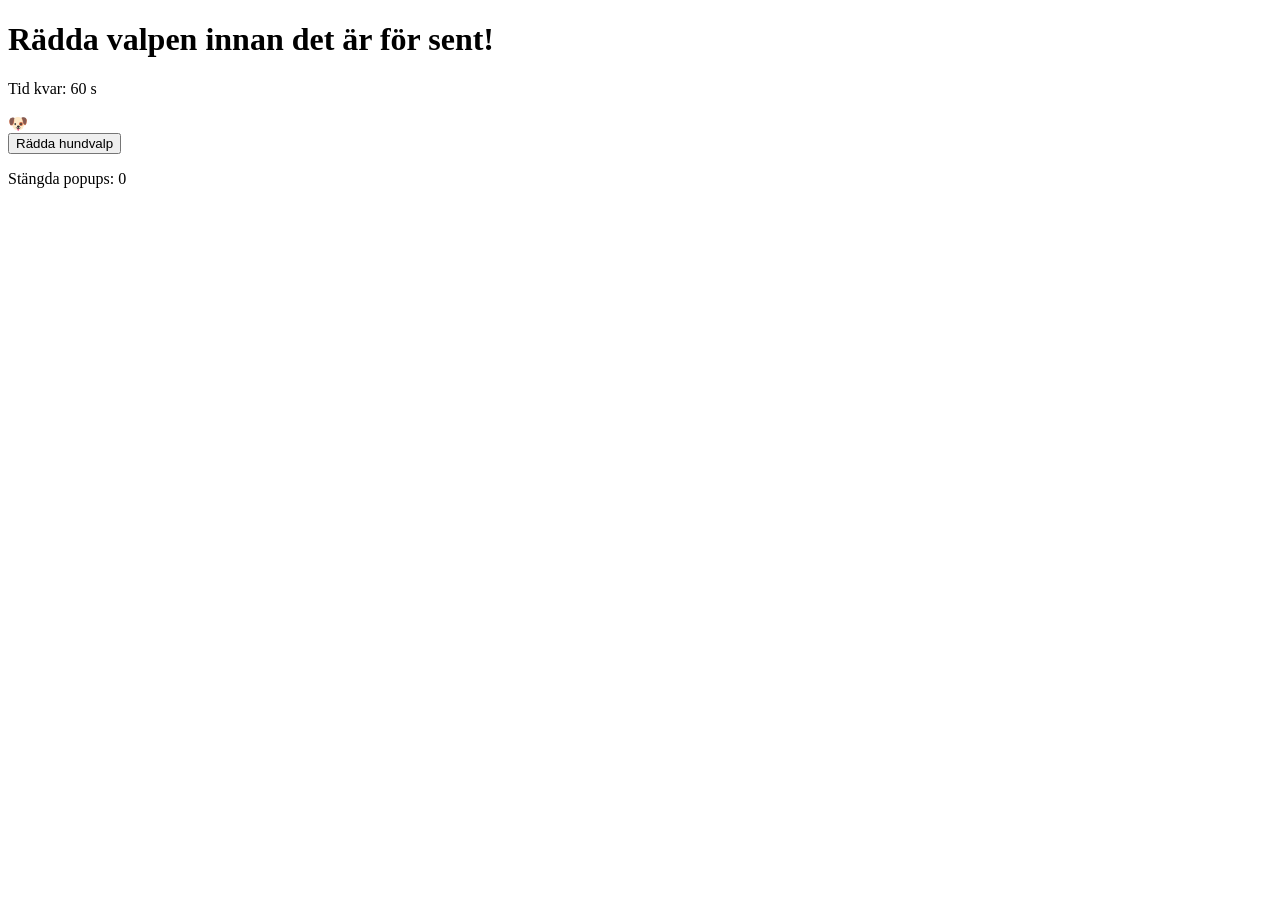
==== bamboozle/index.html @ bee3711b "basic" ====
<!DOCTYPE html>
<html lang="sv">
<head>
  <meta charset="UTF-8">
  <meta name="viewport" content="width=device-width, initial-scale=1.0">
  <title>Rädda Valpen</title>
  <link rel="stylesheet" href="style.css">
</head>
<body>
  <main class="stage">
    <h1 id="title">Rädda valpen innan det är för sent!</h1>
    <p class="timer">Tid kvar: <span id="countdown">60</span> s</p>

    <div class="guillotine">
      <div class="frame frame--left"></div>
      <div class="frame frame--right"></div>
      <div class="frame frame--top"></div>
      <div id="blade" class="blade"></div>
      <div class="puppy" aria-label="Hundvalp">🐶</div>
    </div>

    <button id="save-button" class="save-button">Rädda hundvalp</button>
    <p class="stats">Stängda popups: <span id="closed-count">0</span></p>
  </main>

  <div id="popup-layer" class="popup-layer"></div>

  <div id="result" class="result" hidden></div>

  <script src="script.js"></script>
</body>
</html>
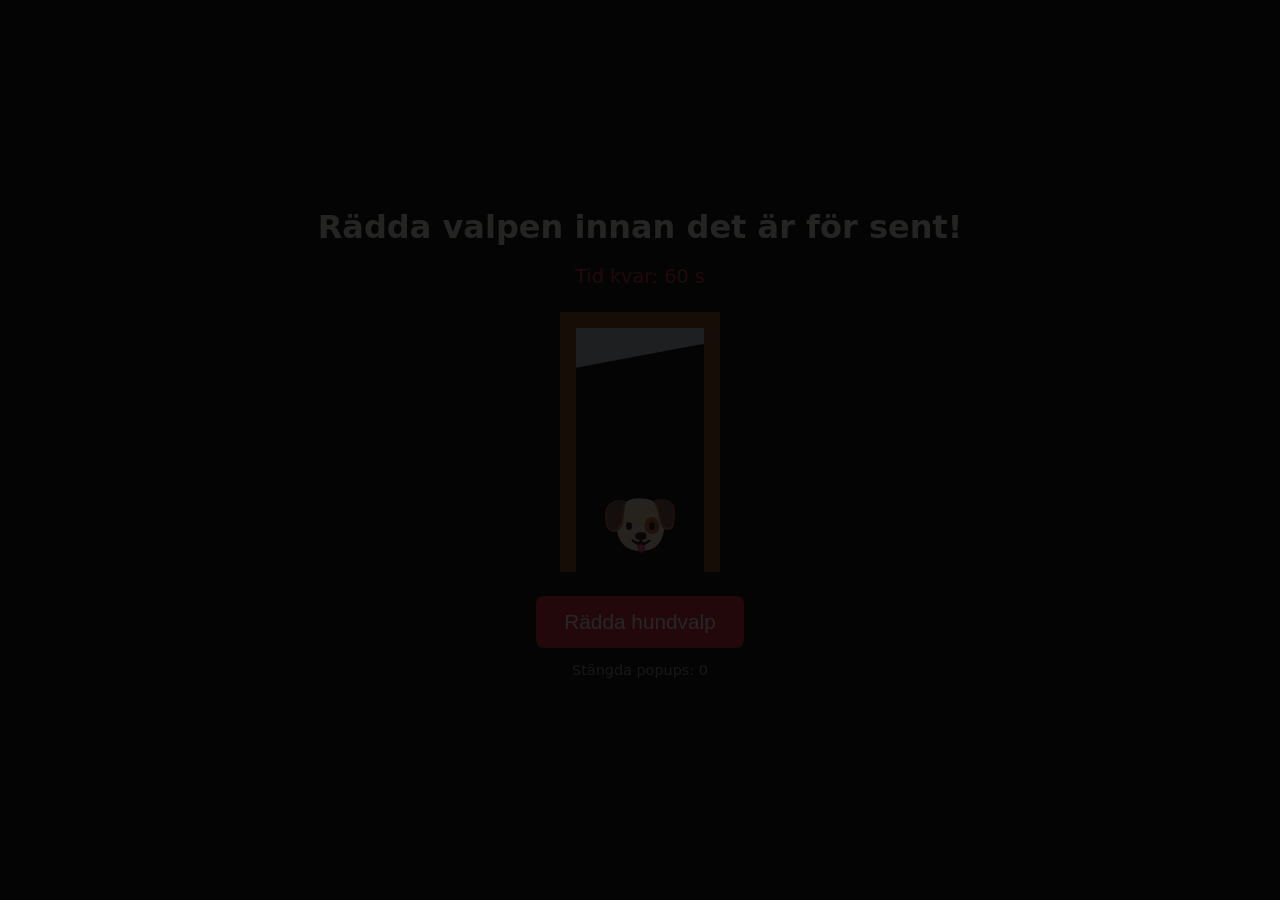
==== commit 271f4cbd: "changed color css" ====
--- a/bamboozle/index.html
+++ b/bamboozle/index.html
@@ -4,7 +4,7 @@
   <meta charset="UTF-8">
   <meta name="viewport" content="width=device-width, initial-scale=1.0">
   <title>Rädda Valpen</title>
-  <link rel="stylesheet" href="style.css">
+  <link rel="stylesheet" href="index.css">
 </head>
 <body>
   <main class="stage">
--- a/bamboozle/index.css
+++ b/bamboozle/index.css
@@ -0,0 +1,129 @@
+:root {
+  --bg: #1b1b22;
+  --text: #f4f1ea;
+  --accent: #e63946;
+  --wood: #8b5a2b;
+  --steel: #c9ced6;
+  --popup-bg: #fffbe6;
+  --popup-text: #222;
+}
+
+* { box-sizing: border-box; }
+
+body {
+  margin: 0;
+  min-height: 100vh;
+  background: var(--bg);
+  color: var(--text);
+  font-family: system-ui, sans-serif;
+  display: flex;
+  justify-content: center;
+  align-items: center;
+  overflow: hidden;
+}
+
+.stage { text-align: center; padding: 16px; }
+
+h1 { margin: 0 0 8px; user-select: none; }
+
+.timer { font-size: 1.2rem; color: var(--accent); }
+
+.guillotine {
+  position: relative;
+  width: 200px;
+  height: 260px;
+  margin: 24px auto;
+}
+
+.frame { position: absolute; background: var(--wood); }
+.frame--left  { left: 20px;  top: 0; width: 16px; height: 100%; }
+.frame--right { right: 20px; top: 0; width: 16px; height: 100%; }
+.frame--top   { left: 20px; right: 20px; top: 0; height: 16px; }
+
+.blade {
+  position: absolute;
+  left: 36px;
+  right: 36px;
+  top: 16px;
+  height: 40px;
+  background: linear-gradient(170deg, var(--steel) 60%, #8a9099 100%);
+  clip-path: polygon(0 0, 100% 0, 100% 40%, 0 100%);
+  transition: top 1s linear;
+}
+
+.puppy {
+  position: absolute;
+  bottom: 10px;
+  left: 50%;
+  transform: translateX(-50%);
+  font-size: 64px;
+}
+
+.save-button {
+  font-size: 1.3rem;
+  padding: 14px 28px;
+  border: none;
+  border-radius: 8px;
+  background: var(--accent);
+  color: white;
+  cursor: pointer;
+}
+.save-button:hover { filter: brightness(1.1); }
+
+.stats { opacity: 0.6; font-size: 0.9rem; }
+
+.popup-layer { position: fixed; inset: 0; pointer-events: none; }
+
+.popup {
+  position: absolute;
+  width: min(300px, 90vw);
+  background: var(--popup-bg);
+  color: var(--popup-text);
+  border: 2px solid #333;
+  border-radius: 6px;
+  box-shadow: 4px 4px 0 rgba(0, 0, 0, 0.4);
+  pointer-events: auto;
+  animation: pop-in 0.15s ease-out;
+}
+
+.popup__header {
+  display: flex;
+  justify-content: space-between;
+  align-items: center;
+  background: #333;
+  color: white;
+  padding: 4px 8px;
+  font-size: 0.85rem;
+}
+
+.popup__close {
+  background: none;
+  border: none;
+  color: white;
+  font-size: 1.1rem;
+  cursor: pointer;
+}
+
+.popup__body { padding: 12px; }
+
+.popup__actions { display: flex; gap: 8px; justify-content: flex-end; padding: 0 12px 12px; }
+
+.popup__actions button { padding: 6px 10px; cursor: pointer; }
+
+@keyframes pop-in {
+  from { transform: scale(0.6); opacity: 0; }
+  to   { transform: scale(1);   opacity: 1; }
+}
+
+.result {
+  position: fixed;
+  inset: 0;
+  display: flex;
+  justify-content: center;
+  align-items: center;
+  background: rgba(0, 0, 0, 0.85);
+  font-size: 2rem;
+  text-align: center;
+  padding: 16px;
+  z-index: 100000;
+}
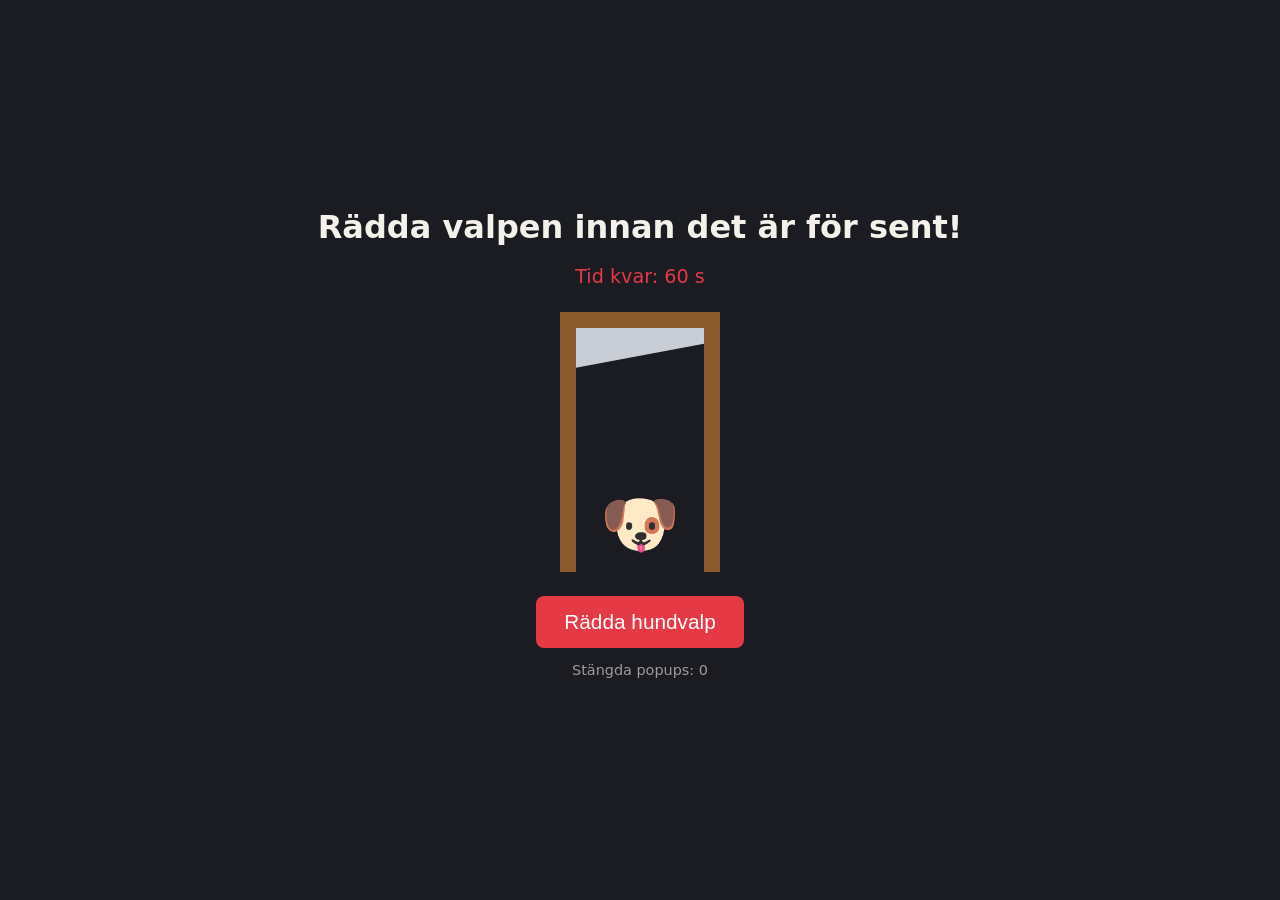
==== commit 57cac6eb: "Fix asset loading and hidden result overlay index.html referenced script.js, but the file is index.j" ====
--- a/bamboozle/index.html
+++ b/bamboozle/index.html
@@ -27,6 +27,6 @@
 
   <div id="result" class="result" hidden></div>
 
-  <script src="script.js"></script>
+  <script src="index.js"></script>
 </body>
 </html>
--- a/bamboozle/index.css
+++ b/bamboozle/index.css
@@ -126,4 +126,6 @@
   text-align: center;
   padding: 16px;
   z-index: 100000;
-}+}
+
+.result[hidden] { display: none; }
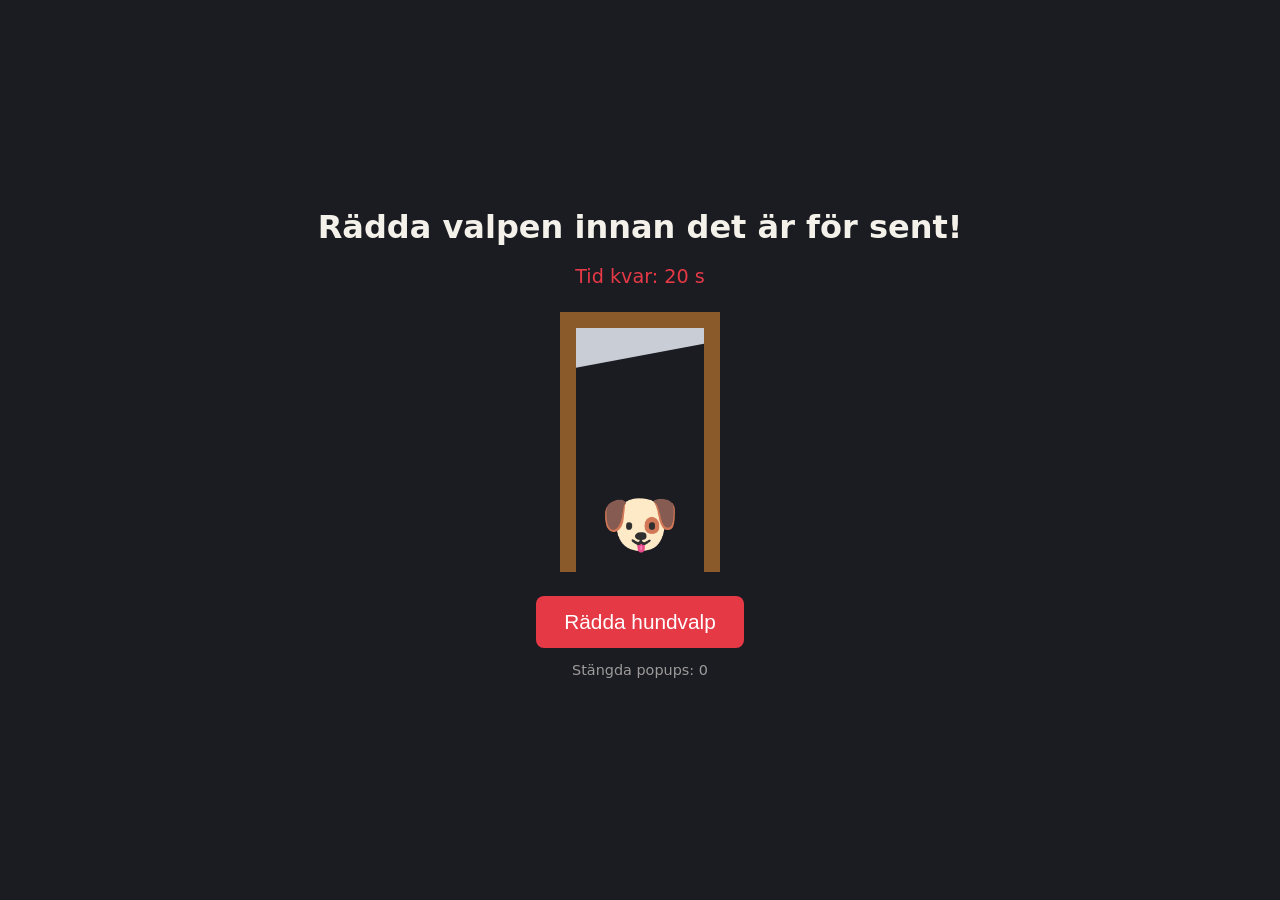
==== commit f81121ec: "timer 20" ====
--- a/bamboozle/index.html
+++ b/bamboozle/index.html
@@ -9,7 +9,7 @@
 <body>
   <main class="stage">
     <h1 id="title">Rädda valpen innan det är för sent!</h1>
-    <p class="timer">Tid kvar: <span id="countdown">60</span> s</p>
+    <p class="timer">Tid kvar: <span id="countdown">20</span> s</p>
 
     <div class="guillotine">
       <div class="frame frame--left"></div>
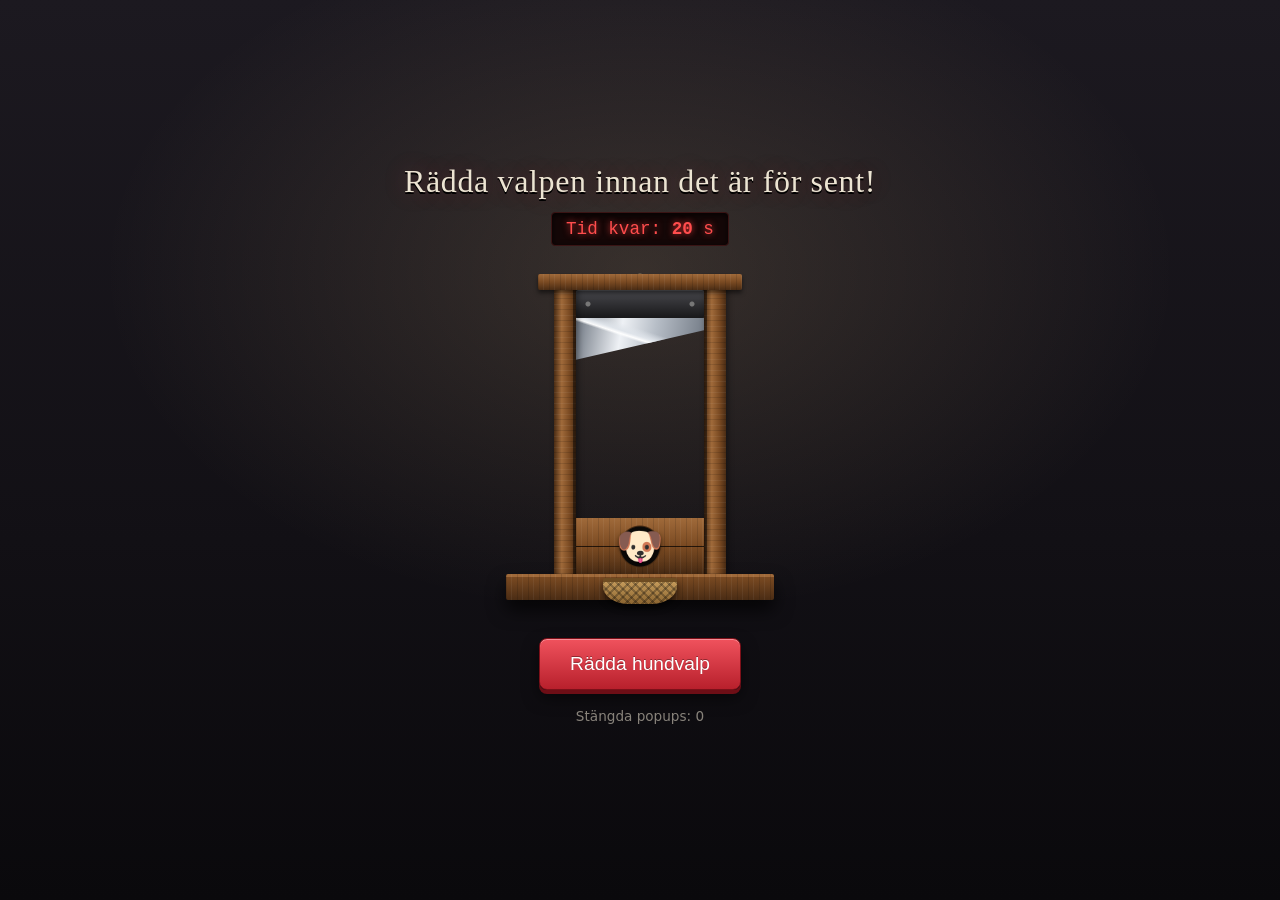
==== commit 3a990eff: "Make the guillotine and popups look more realistic Rebuild the guillotine with wood-grained posts, a" ====
--- a/bamboozle/index.html
+++ b/bamboozle/index.html
@@ -12,11 +12,18 @@
     <p class="timer">Tid kvar: <span id="countdown">20</span> s</p>
 
     <div class="guillotine">
-      <div class="frame frame--left"></div>
-      <div class="frame frame--right"></div>
-      <div class="frame frame--top"></div>
-      <div id="blade" class="blade"></div>
+      <div class="beam"></div>
+      <div class="post post--left"></div>
+      <div class="post post--right"></div>
+      <div id="blade" class="blade">
+        <div class="blade__weight"></div>
+        <div class="blade__steel"></div>
+      </div>
+      <div class="lunette lunette--top"></div>
+      <div class="lunette lunette--bottom"></div>
       <div class="puppy" aria-label="Hundvalp">🐶</div>
+      <div class="base"></div>
+      <div class="basket"></div>
     </div>
 
     <button id="save-button" class="save-button">Rädda hundvalp</button>
--- a/bamboozle/index.css
+++ b/bamboozle/index.css
@@ -1,11 +1,21 @@
 :root {
-  --bg: #1b1b22;
-  --text: #f4f1ea;
+  --bg: #121015;
+  --text: #ece4d2;
   --accent: #e63946;
-  --wood: #8b5a2b;
-  --steel: #c9ced6;
-  --popup-bg: #fffbe6;
-  --popup-text: #222;
+  --wood-dark: #4a2c14;
+  --wood: #7a4a22;
+  --wood-light: #a06a3a;
+  --steel-light: #eef1f5;
+  --steel: #b7bec7;
+  --steel-dark: #6f7782;
+  --iron: #2b2b2e;
+  --popup-bg: #f4f4f5;
+  --popup-text: #1d1d1f;
+  --popup-primary: #2f6fde;
+
+  /* Trä med ådring: tunna mörka ränder ovanpå en rundad ljusgradient */
+  --grain: repeating-linear-gradient(90deg, rgba(0, 0, 0, 0.12) 0 1px, transparent 1px 5px, rgba(255, 255, 255, 0.05) 5px 6px, transparent 6px 11px);
+  --grain-h: repeating-linear-gradient(0deg, rgba(0, 0, 0, 0.12) 0 1px, transparent 1px 5px, rgba(255, 255, 255, 0.05) 5px 6px, transparent 6px 11px);
 }
 
 * { box-sizing: border-box; }
@@ -13,7 +23,9 @@
 body {
   margin: 0;
   min-height: 100vh;
-  background: var(--bg);
+  background:
+    radial-gradient(ellipse 60% 55% at 50% 30%, rgba(255, 214, 150, 0.14), transparent 70%),
+    linear-gradient(180deg, #1c1920 0%, var(--bg) 60%, #0a090c 100%);
   color: var(--text);
   font-family: system-ui, sans-serif;
   display: flex;
@@ -24,64 +36,231 @@
 
 .stage { text-align: center; padding: 16px; }
 
-h1 { margin: 0 0 8px; user-select: none; }
-
-.timer { font-size: 1.2rem; color: var(--accent); }
+h1 {
+  margin: 0 0 8px;
+  user-select: none;
+  font-family: Georgia, "Times New Roman", serif;
+  font-weight: normal;
+  letter-spacing: 0.02em;
+  text-shadow: 0 2px 0 #000, 0 0 24px rgba(230, 57, 70, 0.25);
+}
+
+.timer {
+  display: inline-block;
+  margin: 4px 0 0;
+  padding: 6px 14px;
+  font-family: "Courier New", monospace;
+  font-size: 1.1rem;
+  color: #ff4d4d;
+  background: #140707;
+  border: 1px solid #3a1414;
+  border-radius: 4px;
+  box-shadow: inset 0 2px 6px rgba(0, 0, 0, 0.8);
+  text-shadow: 0 0 6px rgba(255, 60, 60, 0.8);
+}
+
+#countdown { font-weight: bold; }
+
+/* ===== Giljotin ===== */
 
 .guillotine {
   position: relative;
-  width: 200px;
-  height: 260px;
-  margin: 24px auto;
-}
-
-.frame { position: absolute; background: var(--wood); }
-.frame--left  { left: 20px;  top: 0; width: 16px; height: 100%; }
-.frame--right { right: 20px; top: 0; width: 16px; height: 100%; }
-.frame--top   { left: 20px; right: 20px; top: 0; height: 16px; }
+  width: 240px;
+  height: 340px;
+  margin: 28px auto 24px;
+  /* Klipp bara ovankanten så att repet försvinner bakom bjälken */
+  clip-path: inset(0 -200px -200px -200px);
+}
+
+.beam {
+  position: absolute;
+  top: 0;
+  left: 18px;
+  right: 18px;
+  height: 16px;
+  z-index: 3;
+  background: var(--grain), linear-gradient(180deg, var(--wood-light), var(--wood) 50%, var(--wood-dark));
+  border-radius: 2px;
+  box-shadow: 0 3px 4px rgba(0, 0, 0, 0.5);
+}
+
+.post {
+  position: absolute;
+  top: 0;
+  width: 22px;
+  height: 300px;
+  z-index: 2;
+  background: var(--grain-h), linear-gradient(90deg, var(--wood-dark), var(--wood-light) 35%, var(--wood) 70%, var(--wood-dark));
+  box-shadow: 2px 0 6px rgba(0, 0, 0, 0.4);
+}
+.post--left  { left: 34px; }
+.post--right { right: 34px; }
+
+/* Spår i stolparna som bladet glider i */
+.post::after {
+  content: "";
+  position: absolute;
+  top: 16px;
+  bottom: 0;
+  width: 3px;
+  background: rgba(0, 0, 0, 0.45);
+}
+.post--left::after  { right: 0; }
+.post--right::after { left: 0; }
 
 .blade {
   position: absolute;
-  left: 36px;
-  right: 36px;
+  left: 56px;
+  right: 56px;
   top: 16px;
-  height: 40px;
-  background: linear-gradient(170deg, var(--steel) 60%, #8a9099 100%);
-  clip-path: polygon(0 0, 100% 0, 100% 40%, 0 100%);
+  height: 70px;
+  z-index: 1;
   transition: top 1s linear;
 }
 
+/* Repet upp till bjälken */
+.blade::before {
+  content: "";
+  position: absolute;
+  bottom: 100%;
+  left: 50%;
+  width: 3px;
+  height: 400px;
+  transform: translateX(-50%);
+  background: repeating-linear-gradient(160deg, #c9b48a 0 3px, #8e7a52 3px 5px);
+}
+
+.blade__weight {
+  position: absolute;
+  inset: 0 0 auto;
+  height: 28px;
+  background:
+    radial-gradient(circle at 12px 50%, #777 0 2px, transparent 3px),
+    radial-gradient(circle at calc(100% - 12px) 50%, #777 0 2px, transparent 3px),
+    linear-gradient(180deg, #48484d, var(--iron) 60%, #18181a);
+  border-radius: 2px;
+  box-shadow: inset 0 1px rgba(255, 255, 255, 0.15);
+}
+
+.blade__steel {
+  position: absolute;
+  top: 28px;
+  left: 0;
+  right: 0;
+  height: 42px;
+  background: linear-gradient(100deg, var(--steel-dark), var(--steel-light) 35%, var(--steel) 60%, var(--steel-dark));
+  clip-path: polygon(0 0, 100% 0, 100% 30%, 0 100%);
+}
+
+/* Slipad egg längs den sneda kanten */
+.blade__steel::after {
+  content: "";
+  position: absolute;
+  inset: 0;
+  background: linear-gradient(to top right, transparent 46%, rgba(255, 255, 255, 0.95) 49%, #dfe4ea 53%, transparent 62%);
+}
+
+.lunette {
+  position: absolute;
+  left: 56px;
+  right: 56px;
+  height: 28px;
+  z-index: 2;
+  box-shadow: 0 2px 3px rgba(0, 0, 0, 0.4);
+}
+.lunette--top {
+  top: 244px;
+  background:
+    radial-gradient(circle 21px at 50% 100%, #0c0a08 19px, var(--wood-dark) 20px, transparent 21px),
+    var(--grain), linear-gradient(180deg, var(--wood-light), var(--wood));
+}
+.lunette--bottom {
+  top: 272px;
+  border-top: 1px solid rgba(0, 0, 0, 0.55);
+  background:
+    radial-gradient(circle 21px at 50% 0, #0c0a08 19px, var(--wood-dark) 20px, transparent 21px),
+    var(--grain), linear-gradient(180deg, var(--wood), var(--wood-dark));
+}
+
 .puppy {
   position: absolute;
-  bottom: 10px;
+  top: 272px;
   left: 50%;
+  z-index: 3;
+  font-size: 38px;
+  line-height: 1;
+  transform: translate(-50%, -50%);
+  filter: drop-shadow(0 2px 2px rgba(0, 0, 0, 0.6));
+}
+
+.base {
+  position: absolute;
+  top: 300px;
+  left: -14px;
+  right: -14px;
+  height: 26px;
+  z-index: 2;
+  background: var(--grain), linear-gradient(180deg, var(--wood-light) 0 3px, var(--wood) 3px, var(--wood-dark));
+  border-radius: 2px;
+  box-shadow: 0 10px 18px rgba(0, 0, 0, 0.7);
+}
+
+.basket {
+  position: absolute;
+  top: 304px;
+  left: 50%;
+  width: 74px;
+  height: 26px;
+  z-index: 4;
   transform: translateX(-50%);
-  font-size: 64px;
-}
+  background:
+    repeating-linear-gradient(45deg, rgba(0, 0, 0, 0.25) 0 2px, transparent 2px 6px),
+    repeating-linear-gradient(-45deg, rgba(0, 0, 0, 0.25) 0 2px, transparent 2px 6px),
+    linear-gradient(180deg, #c49a5a, #8a6430);
+  border-top: 4px solid #6e4c22;
+  border-radius: 2px 2px 26px 26px / 2px 2px 18px 18px;
+  box-shadow: 0 4px 6px rgba(0, 0, 0, 0.6);
+}
+
+/* ===== Knapp ===== */
 
 .save-button {
-  font-size: 1.3rem;
-  padding: 14px 28px;
-  border: none;
+  font-size: 1.2rem;
+  padding: 14px 30px;
+  border: 1px solid #7d1019;
   border-radius: 8px;
-  background: var(--accent);
+  background: linear-gradient(180deg, #f0525d, #b8202c);
   color: white;
+  text-shadow: 0 -1px rgba(0, 0, 0, 0.35);
   cursor: pointer;
-}
-.save-button:hover { filter: brightness(1.1); }
-
-.stats { opacity: 0.6; font-size: 0.9rem; }
+  box-shadow:
+    inset 0 1px rgba(255, 255, 255, 0.35),
+    0 4px 0 #6d0e16,
+    0 8px 16px rgba(0, 0, 0, 0.5);
+  transition: transform 0.05s, box-shadow 0.05s;
+}
+.save-button:hover { filter: brightness(1.08); }
+.save-button:active {
+  transform: translateY(3px);
+  box-shadow: inset 0 1px rgba(255, 255, 255, 0.35), 0 1px 0 #6d0e16, 0 3px 8px rgba(0, 0, 0, 0.5);
+}
+
+.stats { opacity: 0.55; font-size: 0.85rem; margin-top: 18px; }
+
+/* ===== Popups ===== */
 
 .popup-layer { position: fixed; inset: 0; pointer-events: none; }
 
 .popup {
   position: absolute;
-  width: min(300px, 90vw);
+  width: min(320px, 90vw);
   background: var(--popup-bg);
   color: var(--popup-text);
-  border: 2px solid #333;
-  border-radius: 6px;
-  box-shadow: 4px 4px 0 rgba(0, 0, 0, 0.4);
+  border: 1px solid #8f8f94;
+  border-radius: 8px;
+  overflow: hidden;
+  font-size: 14px;
+  box-shadow: 0 14px 32px rgba(0, 0, 0, 0.5), 0 2px 6px rgba(0, 0, 0, 0.3);
   pointer-events: auto;
   animation: pop-in 0.15s ease-out;
 }
@@ -90,25 +269,61 @@
   display: flex;
   justify-content: space-between;
   align-items: center;
-  background: #333;
-  color: white;
-  padding: 4px 8px;
-  font-size: 0.85rem;
+  background: linear-gradient(180deg, #eaeaec, #d3d3d7);
+  border-bottom: 1px solid #b0b0b5;
+  color: #333;
+  padding: 5px 6px 5px 10px;
+  font-size: 12.5px;
+  font-weight: 600;
 }
 
 .popup__close {
+  width: 22px;
+  height: 22px;
+  padding: 0;
   background: none;
   border: none;
+  border-radius: 4px;
+  color: #555;
+  font-size: 13px;
+  line-height: 22px;
+  cursor: pointer;
+}
+.popup__close:hover { background: #e5484d; color: white; }
+
+.popup__body {
+  display: flex;
+  gap: 12px;
+  align-items: flex-start;
+  padding: 14px 14px 10px;
+}
+.popup__body p { margin: 2px 0 0; line-height: 1.4; text-align: left; }
+.popup__icon { font-size: 28px; line-height: 1; }
+
+.popup__actions { display: flex; gap: 8px; justify-content: flex-end; align-items: center; padding: 4px 14px 14px; }
+
+.popup__actions button {
+  padding: 6px 14px;
+  border-radius: 6px;
+  font-size: 13px;
+  cursor: pointer;
+}
+
+/* Klassiskt mörkt mönster: "nej" är en blek länk, "ja" en stor blå knapp */
+.popup__actions [data-action="no"] {
+  background: none;
+  border: none;
+  color: #8a8a90;
+  font-size: 11px;
+  text-decoration: underline;
+}
+.popup__actions [data-action="yes"] {
+  background: linear-gradient(180deg, #4b88f0, var(--popup-primary));
+  border: 1px solid #1f56b3;
   color: white;
-  font-size: 1.1rem;
-  cursor: pointer;
-}
-
-.popup__body { padding: 12px; }
-
-.popup__actions { display: flex; gap: 8px; justify-content: flex-end; padding: 0 12px 12px; }
-
-.popup__actions button { padding: 6px 10px; cursor: pointer; }
+  font-weight: 600;
+  box-shadow: inset 0 1px rgba(255, 255, 255, 0.3), 0 1px 2px rgba(0, 0, 0, 0.25);
+}
 
 @keyframes pop-in {
   from { transform: scale(0.6); opacity: 0; }
@@ -128,4 +343,4 @@
   z-index: 100000;
 }
 
-.result[hidden] { display: none; }+.result[hidden] { display: none; }
